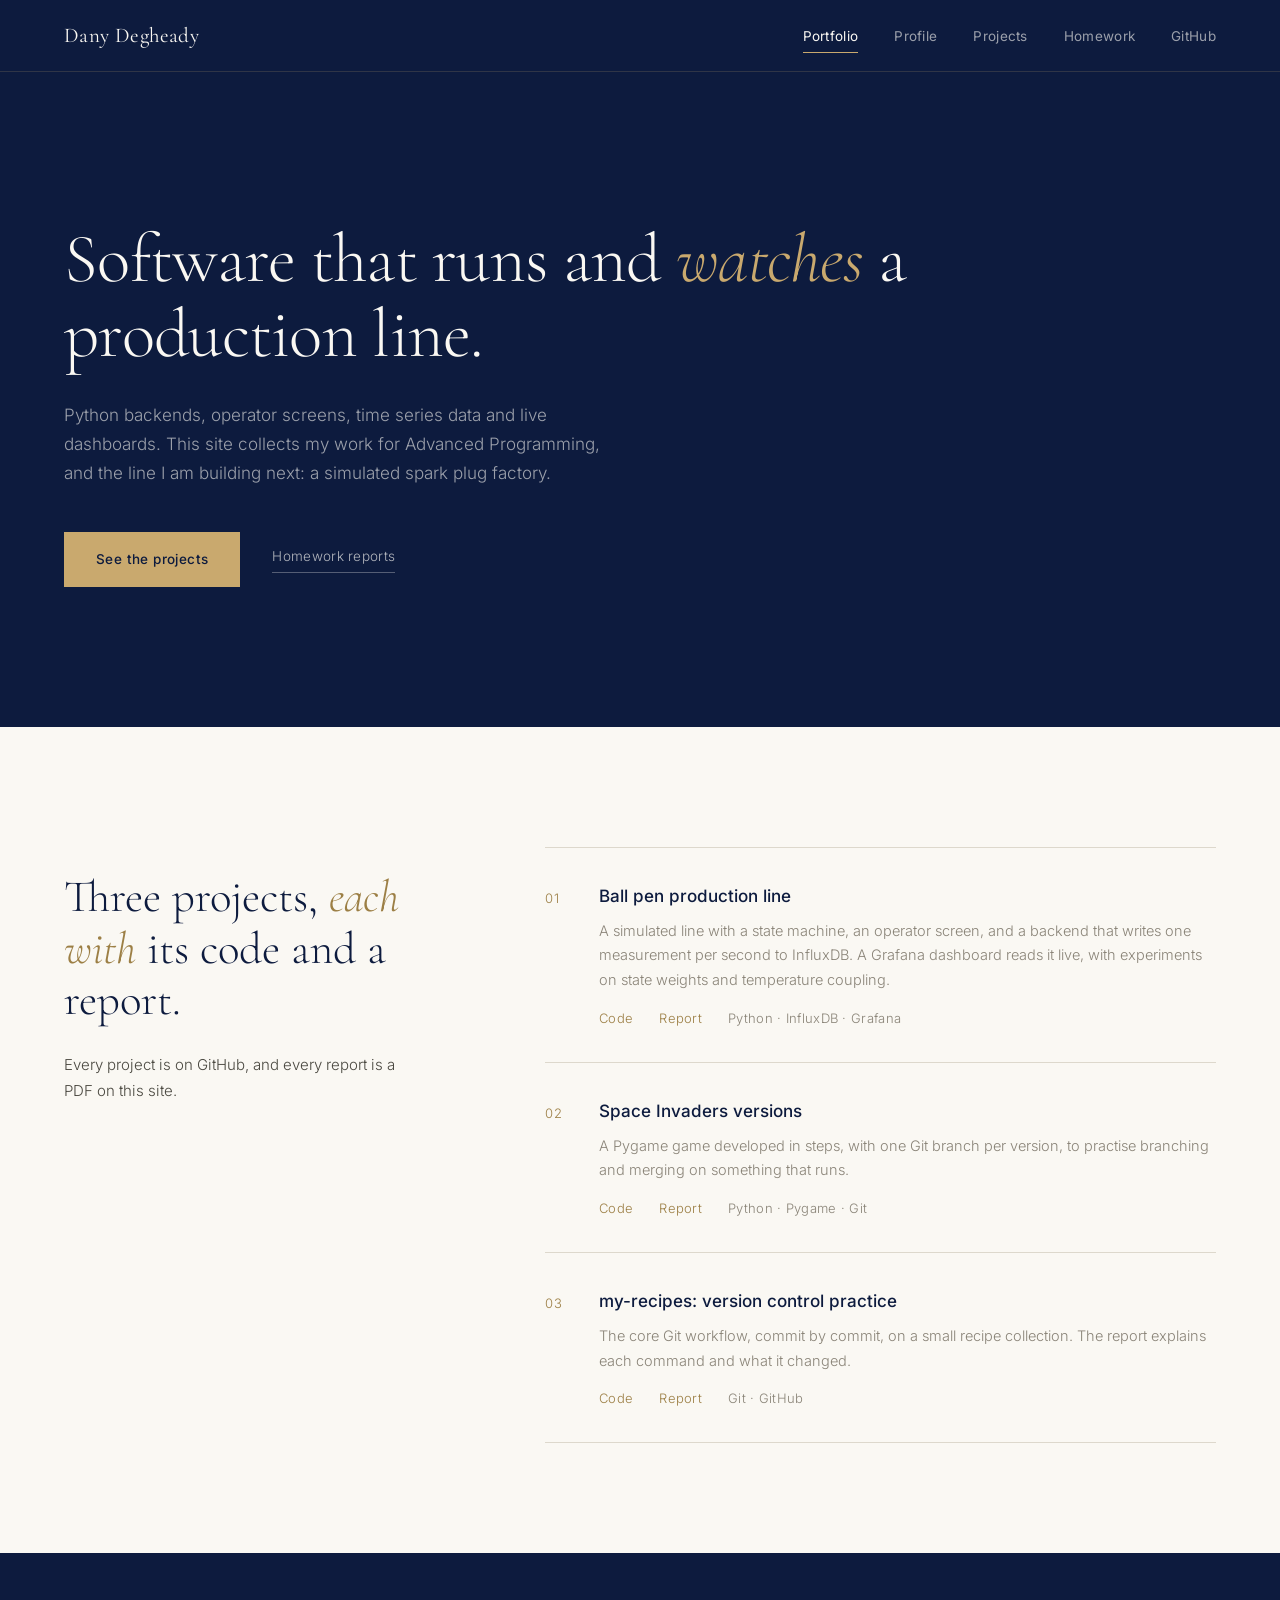
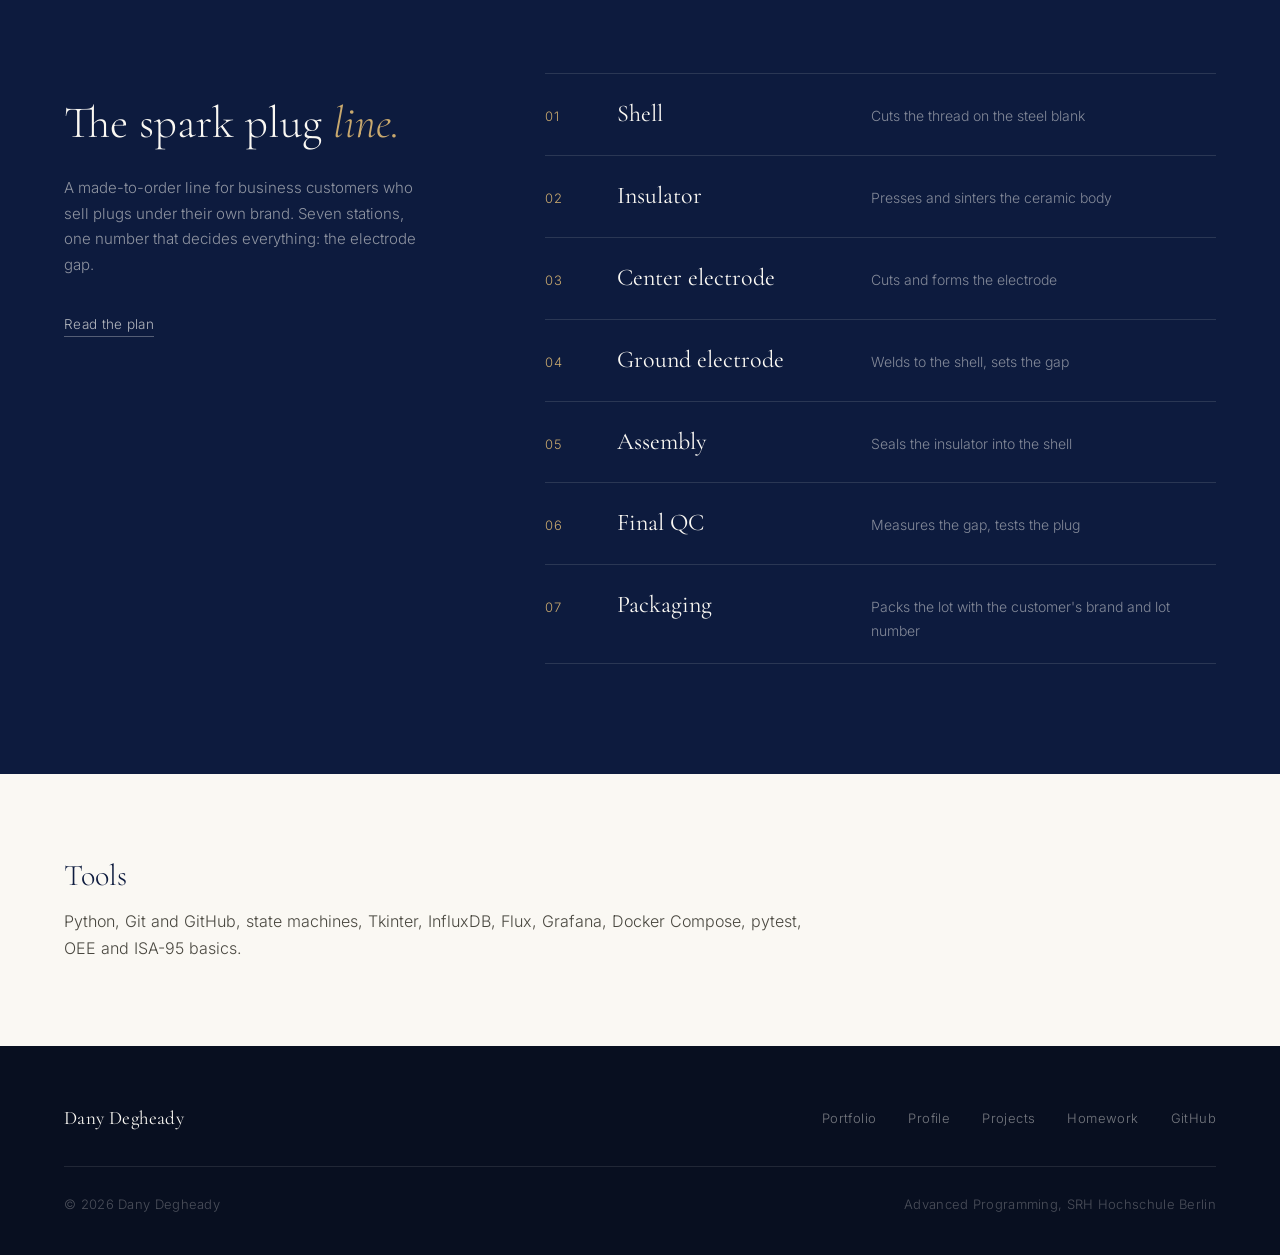
==== index.html @ 35feda28 "Portfolio website for Advanced Programming" ====
<!DOCTYPE html>
<html lang="en">
<head>
<meta charset="utf-8">
<meta name="viewport" content="width=device-width, initial-scale=1">
<title>Dany Degheady | Mechatronics Portfolio</title>
<meta name="description" content="Portfolio of Dany Degheady, Mechatronics Engineering student at SRH Hochschule Berlin: production line simulation, Python, Grafana, InfluxDB.">
<meta name="theme-color" content="#0D1B3E">
<link rel="stylesheet" href="style.css">
</head>
<body>
<header class="nav">
  <a class="logo" href="index.html">Dany Degheady</a>
  <ul>
    <li><a href="index.html" class="active">Portfolio</a></li>
    <li><a href="profile.html">Profile</a></li>
    <li><a href="projects.html">Projects</a></li>
    <li><a href="homework.html">Homework</a></li>
    <li><a href="https://github.com/danydegheady08-lang">GitHub</a></li>
  </ul>
</header>
<main>
<section class="hero">
  <div class="hero-in reveal">
    <div>
      <h1>Software that runs and <em>watches</em> a production line.</h1>
      <p class="sub">Python backends, operator screens, time series data and live dashboards. This site collects my work for Advanced Programming, and the line I am building next: a simulated spark plug factory.</p>
      <div class="actions">
        <a class="btn" href="projects.html">See the projects</a>
        <a class="link-u" href="homework.html">Homework reports</a>
      </div>
    </div>
  </div>
</section>

<section class="sec cream">
  <div class="sec-in split reveal">
    <div>
      <h2>Three projects, <em>each with</em> its code and a report.</h2>
      <p>Every project is on GitHub, and every report is a PDF on this site.</p>
    </div>
    <div class="list">
      <div class="item">
        <div class="num">01</div>
        <div>
          <h4>Ball pen production line</h4>
          <p>A simulated line with a state machine, an operator screen, and a backend that writes one measurement per second to InfluxDB. A Grafana dashboard reads it live, with experiments on state weights and temperature coupling.</p>
          <div class="meta"><a href="https://github.com/danydegheady08-lang/production-line">Code</a><a href="homework/HW6_Production_Line_Exercises.pdf">Report</a><span class="tagx">Python &middot; InfluxDB &middot; Grafana</span></div>
        </div>
      </div>
      <div class="item">
        <div class="num">02</div>
        <div>
          <h4>Space Invaders versions</h4>
          <p>A Pygame game developed in steps, with one Git branch per version, to practise branching and merging on something that runs.</p>
          <div class="meta"><a href="https://github.com/danydegheady08-lang/space-invaders">Code</a><a href="homework/HW2_Space_Invaders_Versions.pdf">Report</a><span class="tagx">Python &middot; Pygame &middot; Git</span></div>
        </div>
      </div>
      <div class="item">
        <div class="num">03</div>
        <div>
          <h4>my-recipes: version control practice</h4>
          <p>The core Git workflow, commit by commit, on a small recipe collection. The report explains each command and what it changed.</p>
          <div class="meta"><a href="https://github.com/danydegheady08-lang/my-recipes">Code</a><a href="homework/HW3_Git_Recipes.pdf">Report</a><span class="tagx">Git &middot; GitHub</span></div>
        </div>
      </div>
    </div>
  </div>
</section>

<section class="sec dark">
  <div class="sec-in split dark reveal">
    <div>
      <h2 class="on-dark">The spark plug <em>line.</em></h2>
      <p>A made-to-order line for business customers who sell plugs under their own brand. Seven stations, one number that decides everything: the electrode gap.</p>
      <div style="margin-top:34px"><a class="link-u" href="projects.html#spark-plug">Read the plan</a></div>
    </div>
    <div class="stations">
      <div class="st"><span class="no">01</span><b>Shell</b><span>Cuts the thread on the steel blank</span></div>
      <div class="st"><span class="no">02</span><b>Insulator</b><span>Presses and sinters the ceramic body</span></div>
      <div class="st"><span class="no">03</span><b>Center electrode</b><span>Cuts and forms the electrode</span></div>
      <div class="st"><span class="no">04</span><b>Ground electrode</b><span>Welds to the shell, sets the gap</span></div>
      <div class="st"><span class="no">05</span><b>Assembly</b><span>Seals the insulator into the shell</span></div>
      <div class="st"><span class="no">06</span><b>Final QC</b><span>Measures the gap, tests the plug</span></div>
      <div class="st"><span class="no">07</span><b>Packaging</b><span>Packs the lot with the customer's brand and lot number</span></div>
    </div>
  </div>
</section>

<section class="sec cream tight">
  <div class="sec-in reveal">
    <h3 class="small-h">Tools</h3>
    <p class="plain">Python, Git and GitHub, state machines, Tkinter, InfluxDB, Flux, Grafana, Docker Compose, pytest, OEE and ISA-95 basics.</p>
  </div>
</section>
</main>
<footer class="foot-site">
  <div class="foot-in">
    <div class="foot-top">
      <a class="logo" href="index.html">Dany Degheady</a>
      <ul>
        <li><a href="index.html">Portfolio</a></li>
        <li><a href="profile.html">Profile</a></li>
        <li><a href="projects.html">Projects</a></li>
        <li><a href="homework.html">Homework</a></li>
        <li><a href="https://github.com/danydegheady08-lang">GitHub</a></li>
      </ul>
    </div>
    <div class="foot-bot"><span>&copy; 2026 Dany Degheady</span><span>Advanced Programming, SRH Hochschule Berlin</span></div>
  </div>
</footer>
<script>
(function () {
  if (!("IntersectionObserver" in window) || window.matchMedia("(prefers-reduced-motion: reduce)").matches) return;
  var els = document.querySelectorAll(".reveal");
  var io = new IntersectionObserver(function (entries) {
    entries.forEach(function (e) { if (e.isIntersecting) { e.target.classList.add("in"); io.unobserve(e.target); } });
  }, { threshold: 0.12, rootMargin: "0px 0px -6% 0px" });
  document.documentElement.classList.add("js");
  els.forEach(function (el) { io.observe(el); });
})();
</script>
</body>
</html>
---- style.css ----
/* Fonts, self-hosted (no requests to Google) */
@font-face { font-family: "Cormorant Garamond"; font-weight: 300; font-style: normal; font-display: swap; src: url("assets/fonts/cormorant-garamond-latin-300-normal.woff2") format("woff2"); }
@font-face { font-family: "Cormorant Garamond"; font-weight: 400; font-style: normal; font-display: swap; src: url("assets/fonts/cormorant-garamond-latin-400-normal.woff2") format("woff2"); }
@font-face { font-family: "Cormorant Garamond"; font-weight: 500; font-style: normal; font-display: swap; src: url("assets/fonts/cormorant-garamond-latin-500-normal.woff2") format("woff2"); }
@font-face { font-family: "Cormorant Garamond"; font-weight: 300; font-style: italic; font-display: swap; src: url("assets/fonts/cormorant-garamond-latin-300-italic.woff2") format("woff2"); }
@font-face { font-family: "Cormorant Garamond"; font-weight: 400; font-style: italic; font-display: swap; src: url("assets/fonts/cormorant-garamond-latin-400-italic.woff2") format("woff2"); }
@font-face { font-family: "Inter"; font-weight: 300; font-style: normal; font-display: swap; src: url("assets/fonts/inter-latin-300-normal.woff2") format("woff2"); }
@font-face { font-family: "Inter"; font-weight: 400; font-style: normal; font-display: swap; src: url("assets/fonts/inter-latin-400-normal.woff2") format("woff2"); }
@font-face { font-family: "Inter"; font-weight: 500; font-style: normal; font-display: swap; src: url("assets/fonts/inter-latin-500-normal.woff2") format("woff2"); }
@font-face { font-family: "Inter"; font-weight: 600; font-style: normal; font-display: swap; src: url("assets/fonts/inter-latin-600-normal.woff2") format("woff2"); }

:root {
  --cream: #FAF8F3;
  --cream-dark: #F2EFE8;
  --parchment: #EDE8DE;
  --rule: #DDD8CC;
  --gold: #C9A96E;
  --gold-light: #E8D5B0;
  --gold-deep: #9C7F45;
  --navy: #0D1B3E;
  --navy-mid: #162347;
  --navy-light: #1E2F5C;
  --navy-deep: #080F20;
  --text: #1A1A24;
  --text-mid: #4A4840;
  --text-light: #8A8478;
  --serif: "Cormorant Garamond", Georgia, serif;
  --sans: "Inter", system-ui, -apple-system, "Segoe UI", Arial, sans-serif;
  --mono: "Inter", system-ui, -apple-system, "Segoe UI", Arial, sans-serif;
  --pad: 64px;
}

* { box-sizing: border-box; }
html { scroll-behavior: smooth; }
body {
  margin: 0;
  background: var(--cream);
  color: var(--text);
  font-family: var(--sans);
  font-weight: 300;
  font-size: 15px;
  line-height: 1.7;
  -webkit-font-smoothing: antialiased;
}
a { color: inherit; text-decoration: none; }
img { max-width: 100%; display: block; }

/* ---------- navigation ---------- */
.nav {
  position: sticky; top: 0; z-index: 50;
  background: var(--navy);
  border-bottom: 1px solid rgba(201, 169, 110, 0.18);
  height: 72px;
  padding: 0 var(--pad);
  display: flex; align-items: center; justify-content: space-between;
}
.logo {
  font-family: var(--serif); font-weight: 400; font-size: 21px; letter-spacing: 0.4px; color: var(--cream);
  transition: color .3s;
}
.logo:hover { color: var(--gold-light); }
.nav ul { list-style: none; display: flex; gap: 36px; margin: 0; padding: 0; }
.nav ul a {
  font-family: var(--sans); font-size: 13.5px; font-weight: 400; letter-spacing: 0.3px;
  color: rgba(250, 248, 243, 0.6);
  padding: 8px 0; border-bottom: 1px solid transparent;
  transition: color .3s ease, border-color .3s ease;
}
.nav ul a:hover { color: var(--cream); }
.nav ul a.active { color: var(--cream); border-bottom-color: var(--gold); }

/* ---------- shared type ---------- */

h1, h2, h3 { font-family: var(--serif); font-weight: 300; margin: 0; }
h1 { font-size: clamp(40px, 5.4vw, 70px); line-height: 1.08; letter-spacing: -0.7px; color: var(--cream); }
h2 { font-size: clamp(32px, 3.6vw, 45px); line-height: 1.15; color: var(--navy); }
h2.on-dark { color: var(--cream); }
h3 { font-size: 30px; line-height: 1.2; color: var(--navy); }
em { font-style: italic; color: var(--gold); }
h2 em { color: var(--gold-deep); }
h2.on-dark em { color: var(--gold); }

.btn {
  display: inline-block;
  font-family: var(--sans); font-size: 13.5px; letter-spacing: 0.4px; font-weight: 500;
  padding: 16px 32px; background: var(--gold); color: var(--navy);
  transition: background .3s ease, transform .3s ease;
}
.btn:hover { background: var(--gold-light); transform: translateY(-1px); }
.link-u {
  font-family: var(--sans); font-size: 13.5px; letter-spacing: 0.3px;
  color: rgba(250, 248, 243, 0.7);
  padding-bottom: 4px; border-bottom: 1px solid rgba(250, 248, 243, 0.3);
  transition: color .3s ease, border-color .3s ease;
}
.link-u:hover { color: var(--gold); border-color: var(--gold); }
.link-u.dark { color: var(--navy); border-bottom-color: var(--navy); }
.link-u.dark:hover { color: var(--gold-deep); border-color: var(--gold-deep); }

/* ---------- hero ---------- */
.hero { background: var(--navy); padding: 150px var(--pad) 140px; }
.hero-in {
  max-width: 1240px; margin: 0 auto;
  max-width: 1240px; margin: 0 auto;
}
.hero h1 { margin: 0 0 30px; max-width: 880px; }
.hero p.sub { font-size: 17px; color: rgba(250, 248, 243, 0.6); max-width: 540px; margin: 0 0 44px; }
.hero .actions { display: flex; align-items: center; gap: 32px; flex-wrap: wrap; }
.hero .fine {
  font-family: var(--mono); font-size: 13px; letter-spacing: 0.3px;
  color: rgba(250, 248, 243, 0.3); margin-top: 30px;
}

/* ---------- sections ---------- */
.sec { padding: 120px var(--pad) 110px; }
.sec.cream { background: var(--cream); }
.sec.dark { background: var(--navy); }
.sec.tight { padding-top: 84px; padding-bottom: 84px; }
.sec-in { max-width: 1240px; margin: 0 auto; }
.split { display: grid; grid-template-columns: 0.82fr 1.4fr; gap: 88px; align-items: start; }
.split h2 { margin: 24px 0 26px; }
.split p { color: var(--text-mid); max-width: 360px; }
.split.dark p { color: rgba(250, 248, 243, 0.55); }

.list { border-top: 1px solid var(--rule); }
.list .item {
  display: grid; grid-template-columns: 46px 1fr; gap: 8px;
  padding: 34px 0 32px; border-bottom: 1px solid var(--rule);
}
.list .num { font-family: var(--mono); font-size: 13px; color: var(--gold-deep); padding-top: 5px; letter-spacing: 1px; }
.list h4 { margin: 0 0 8px; font-family: var(--sans); font-size: 17px; font-weight: 500; color: var(--navy); }
.list p { margin: 0 0 14px; max-width: 640px; color: var(--text-light); font-size: 14.5px; }
.list .meta { display: flex; gap: 26px; flex-wrap: wrap; }
.list .meta a, .list .meta span {
  font-family: var(--mono); font-size: 13px; letter-spacing: 0.3px; color: var(--gold-deep);
  border-bottom: 1px solid transparent; transition: border-color .3s ease, color .3s ease;
}
.list .meta a:hover { border-bottom-color: var(--gold-deep); }
.list .meta .tagx { color: var(--text-light); }

/* stations (dark section) */
.stations { border-top: 1px solid rgba(250, 248, 243, 0.12); }
.stations .st {
  display: grid; grid-template-columns: 56px 1.1fr 1.6fr; gap: 16px; align-items: baseline;
  padding: 20px 0; border-bottom: 1px solid rgba(250, 248, 243, 0.12);
}
.stations .st .no { font-family: var(--mono); font-size: 13px; color: var(--gold); letter-spacing: 1px; }
.stations .st b { font-family: var(--serif); font-size: 24px; font-weight: 400; color: var(--cream); }
.stations .st span { font-size: 14px; color: rgba(250, 248, 243, 0.5); }

.chips { display: flex; flex-wrap: wrap; gap: 10px; margin-top: 34px; }
.chips span {
  font-family: var(--mono); font-size: 13px; letter-spacing: 0.3px;
  border: 1px solid var(--rule); color: var(--text-mid); padding: 9px 14px; background: var(--cream-dark);
}

/* ---------- page head (inner pages) ---------- */
.pagehead { background: var(--navy); padding: 92px var(--pad) 84px; }
.pagehead-in { max-width: 1240px; margin: 0 auto; }
.pagehead h1 { margin: 24px 0 22px; max-width: 880px; }
.pagehead p { font-size: 16px; color: rgba(250, 248, 243, 0.55); max-width: 560px; margin: 0; }

/* ---------- project blocks ---------- */
.proj { display: grid; grid-template-columns: 1fr 1.05fr; gap: 72px; align-items: center; padding: 72px 0; border-bottom: 1px solid var(--rule); }
.proj:first-child { padding-top: 0; }
.proj:last-child { border-bottom: none; padding-bottom: 0; }
.proj.flip .shot { order: 2; }
.proj .kicker { font-family: var(--mono); font-size: 13px; letter-spacing: 0.4px; color: var(--gold-deep); margin-bottom: 14px; }
.proj h3 { margin-bottom: 16px; font-size: 36px; }
.proj p { color: var(--text-mid); margin: 0 0 16px; }
.proj ul { margin: 0 0 24px; padding: 0; list-style: none; border-top: 1px solid var(--rule); }
.proj li { padding: 11px 0 11px 0; border-bottom: 1px solid var(--rule); color: var(--text-mid); font-size: 14.5px; }
.proj .meta { display: flex; gap: 26px; flex-wrap: wrap; }
.proj .meta a {
  font-family: var(--mono); font-size: 13px; letter-spacing: 0.4px; color: var(--navy);
  padding-bottom: 4px; border-bottom: 1px solid var(--navy); transition: color .2s, border-color .2s;
}
.proj .meta a:hover { color: var(--gold-deep); border-color: var(--gold-deep); }
.shot img { border: 1px solid var(--rule); background: #fff; width: 100%; }
.shot.two { display: grid; grid-template-columns: 1fr 1fr; gap: 12px; }
.shot figcaption, .shot .cap {
  font-family: var(--mono); font-size: 13px; letter-spacing: 0.3px; color: var(--text-light); margin-top: 12px;
}
.shot { margin: 0; }
.shot.two .cap { grid-column: 1 / -1; margin-top: 0; }

/* ---------- homework table ---------- */
.hw { width: 100%; border-collapse: collapse; }
.hw th {
  text-align: left; font-family: var(--mono); font-size: 13px; letter-spacing: 0.4px; font-weight: 400;
  color: var(--text-light); padding: 0 24px 16px 0; border-bottom: 1px solid var(--navy);
}
.hw td { padding: 30px 24px 30px 0; border-bottom: 1px solid var(--rule); vertical-align: top; }
.hw .id { font-family: var(--mono); font-size: 12px; color: var(--gold-deep); letter-spacing: 1px; width: 70px; padding-top: 34px; }
.hw .ttl b { display: block; font-family: var(--serif); font-size: 26px; font-weight: 400; color: var(--navy); line-height: 1.2; }
.hw .ttl small { display: block; margin-top: 6px; font-family: var(--mono); font-size: 13px; letter-spacing: 0.3px; color: var(--text-light); }
.hw .desc { color: var(--text-mid); max-width: 420px; font-size: 14.5px; }
.hw .lnk { white-space: nowrap; }
.hw .lnk a {
  display: block; width: max-content; margin-bottom: 9px;
  font-family: var(--mono); font-size: 13px; letter-spacing: 0.3px; color: var(--navy);
  border-bottom: 1px solid var(--navy); padding-bottom: 3px; transition: color .2s, border-color .2s;
}
.hw .lnk a:hover { color: var(--gold-deep); border-color: var(--gold-deep); }
.hw code { font-family: var(--mono); font-size: 12.5px; background: var(--parchment); padding: 1px 6px; }

/* ---------- profile ---------- */
.prose p { color: var(--text-mid); font-size: 16px; line-height: 1.8; max-width: 640px; margin: 0 0 20px; }
.facts { border-top: 1px solid var(--navy); }
.facts .f { display: grid; grid-template-columns: 130px 1fr; gap: 16px; padding: 18px 0; border-bottom: 1px solid var(--rule); }
.facts dt, .facts .k { font-family: var(--mono); font-size: 13px; letter-spacing: 0.4px; color: var(--text-light); padding-top: 4px; }
.facts .val { color: var(--navy); font-size: 15px; overflow-wrap: anywhere; }
.facts .val a { border-bottom: 1px solid var(--gold); }
.timeline .t { display: grid; grid-template-columns: 110px 1fr; gap: 16px; padding: 24px 0; border-bottom: 1px solid var(--rule); }
.timeline { border-top: 1px solid var(--rule); }
.timeline .when { font-family: var(--mono); font-size: 13px; letter-spacing: 0.3px; color: var(--gold-deep); padding-top: 6px; }
.timeline b { display: block; font-family: var(--serif); font-size: 25px; font-weight: 400; color: var(--navy); line-height: 1.2; }
.timeline span { color: var(--text-light); font-size: 14.5px; }
.sub-h { font-family: var(--mono); font-size: 13px; letter-spacing: 0.4px; color: var(--gold-deep); margin: 64px 0 20px; }

/* ---------- footer ---------- */
.foot-site { background: var(--navy-deep); padding: 56px var(--pad) 40px; }
.foot-in { max-width: 1240px; margin: 0 auto; }
.foot-top { display: flex; justify-content: space-between; align-items: center; gap: 24px; flex-wrap: wrap; padding-bottom: 32px; border-bottom: 1px solid rgba(250, 248, 243, 0.1); }
.foot-top ul { list-style: none; display: flex; gap: 32px; margin: 0; padding: 0; flex-wrap: wrap; }
.foot-top ul a { font-family: var(--mono); font-size: 13px; letter-spacing: 0.4px; color: rgba(250, 248, 243, 0.45); transition: color .2s; }
.foot-top ul a:hover { color: var(--gold); }
.foot-bot { padding-top: 26px; font-family: var(--mono); font-size: 13px; letter-spacing: 0.3px; color: rgba(250, 248, 243, 0.28); display: flex; justify-content: space-between; flex-wrap: wrap; gap: 8px; }

/* ---------- responsive ---------- */
/* ---------- plain text blocks ---------- */
.plain { color: var(--text-mid); font-size: 16px; max-width: 760px; margin: 0; }
.small-h { font-family: var(--serif); font-size: 30px; font-weight: 300; color: var(--navy); margin-bottom: 14px; }
.sub-h { font-family: var(--serif); font-size: 30px; font-weight: 300; letter-spacing: 0; text-transform: none; color: var(--navy); margin: 64px 0 18px; }
.pagehead h1 { margin-top: 0; }
.foot-top .logo { font-size: 19px; }

/* ---------- motion ---------- */
a, button { transition: color .3s ease, border-color .3s ease, background-color .3s ease; }
.shot img { transition: transform .8s cubic-bezier(.2,.6,.2,1), border-color .4s ease; }
.shot:hover img { border-color: var(--gold); }
.list .item, .stations .st, .hw tr { transition: background-color .35s ease; }
.list .item:hover { background: rgba(237, 232, 222, 0.45); }
.stations .st:hover { background: rgba(250, 248, 243, 0.03); }

.js .reveal { opacity: 0; transform: translateY(18px); transition: opacity .9s cubic-bezier(.2,.6,.2,1), transform .9s cubic-bezier(.2,.6,.2,1); }
.js .reveal.in { opacity: 1; transform: none; }
@media (prefers-reduced-motion: reduce) {
  html { scroll-behavior: auto; }
  .js .reveal { opacity: 1; transform: none; transition: none; }
}

/* ---------- responsive ---------- */
@media (max-width: 980px) {
  :root { --pad: 24px; }
  body { font-size: 15px; }
  .nav { height: auto; padding: 14px var(--pad); flex-wrap: wrap; gap: 8px 20px; }
  .nav ul { gap: 20px; order: 3; width: 100%; flex-wrap: wrap; }
  .hero { padding: 84px var(--pad) 76px; }
  .split, .proj { grid-template-columns: 1fr; gap: 36px; }
  .proj.flip .shot { order: 0; }
  .sec { padding: 68px var(--pad) 60px; }
  .sec.tight { padding-top: 56px; padding-bottom: 56px; }
  .pagehead { padding: 64px var(--pad) 56px; }
  .split p { max-width: none; }
  .list .item { grid-template-columns: 34px 1fr; }
  .stations .st { grid-template-columns: 34px 1fr; gap: 4px 12px; }
  .stations .st span:not(.no) { grid-column: 2; }
  .hw thead { display: none; }
  .hw, .hw tbody, .hw tr, .hw td { display: block; width: 100%; }
  .hw tr { padding: 24px 0; border-bottom: 1px solid var(--rule); }
  .hw td { padding: 4px 0; border: none; }
  .hw .id { padding-top: 0; width: 100%; }
  .hw .lnk { margin-top: 12px; }
  .facts .f, .timeline .t { grid-template-columns: 1fr; gap: 4px; }
  .shot.two { grid-template-columns: 1fr; }
  .foot-site { padding: 44px var(--pad) 32px; }
  .foot-top ul { gap: 18px; }
}
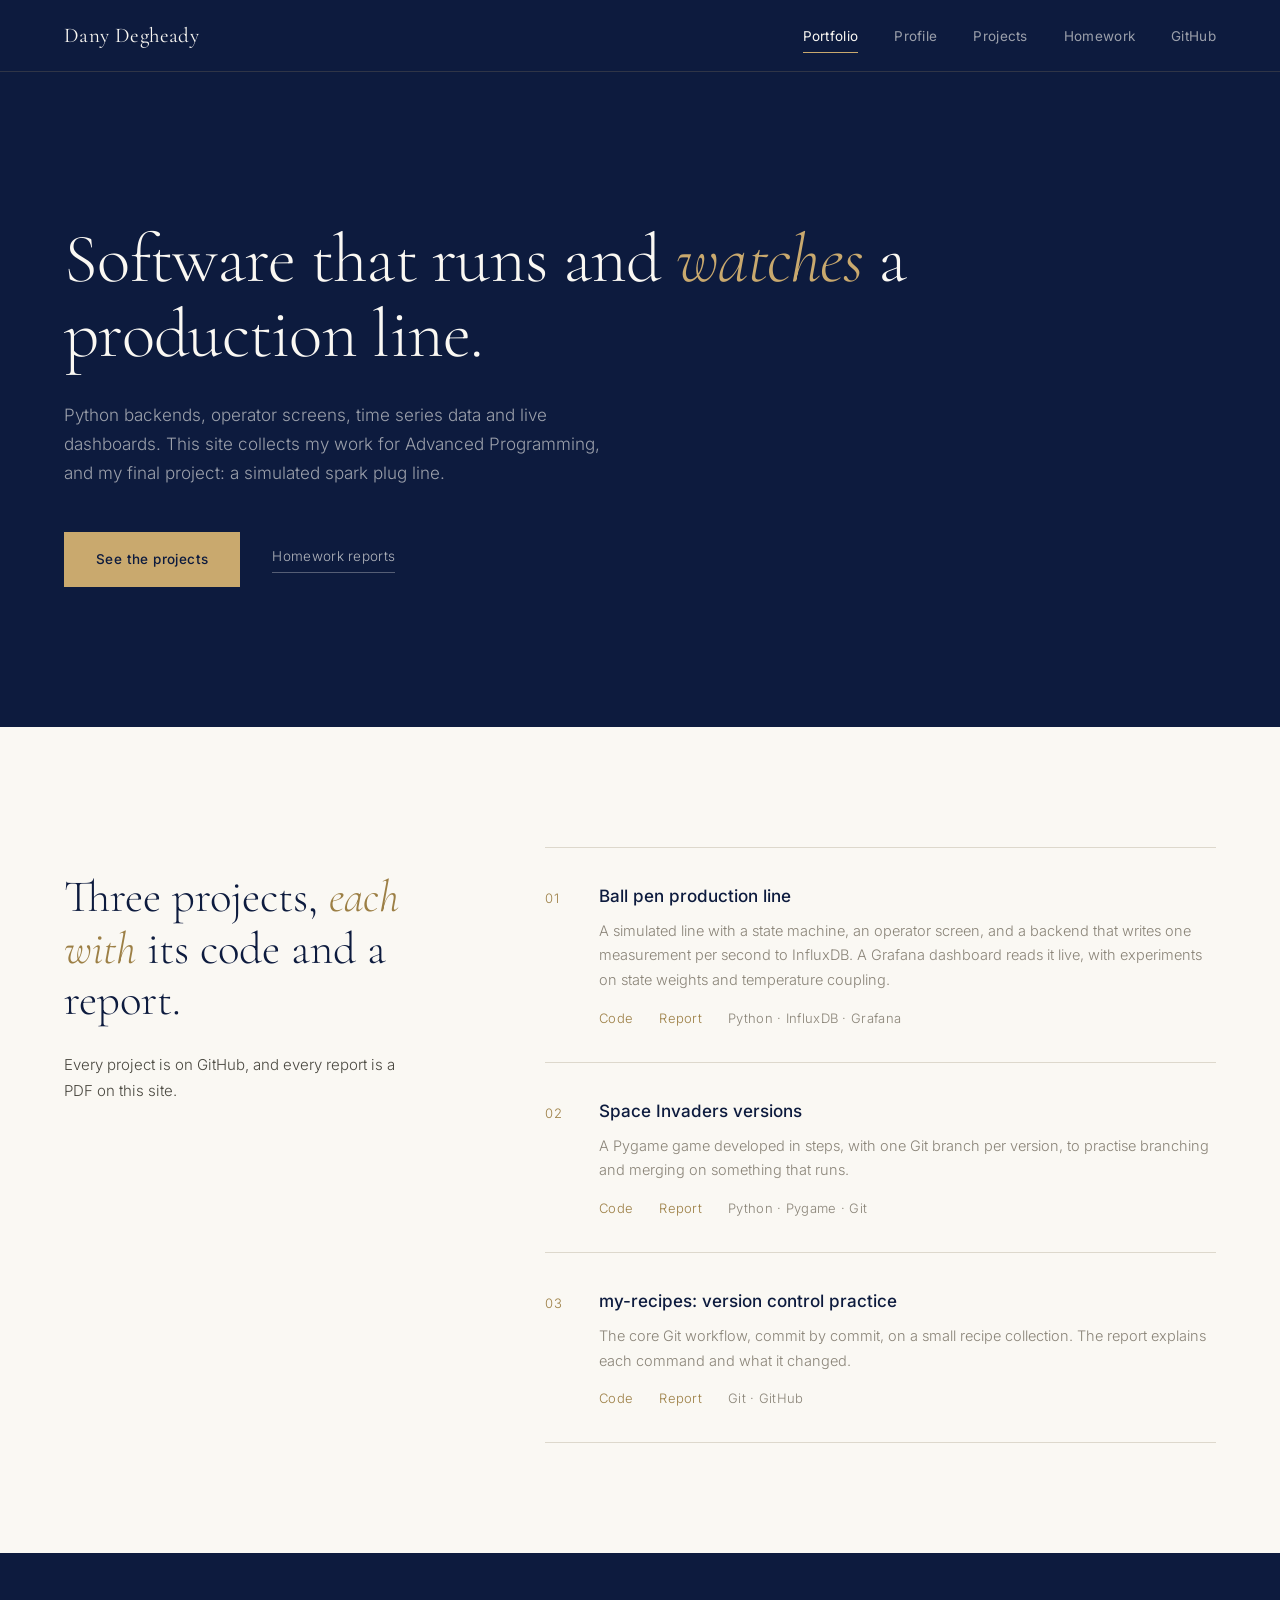
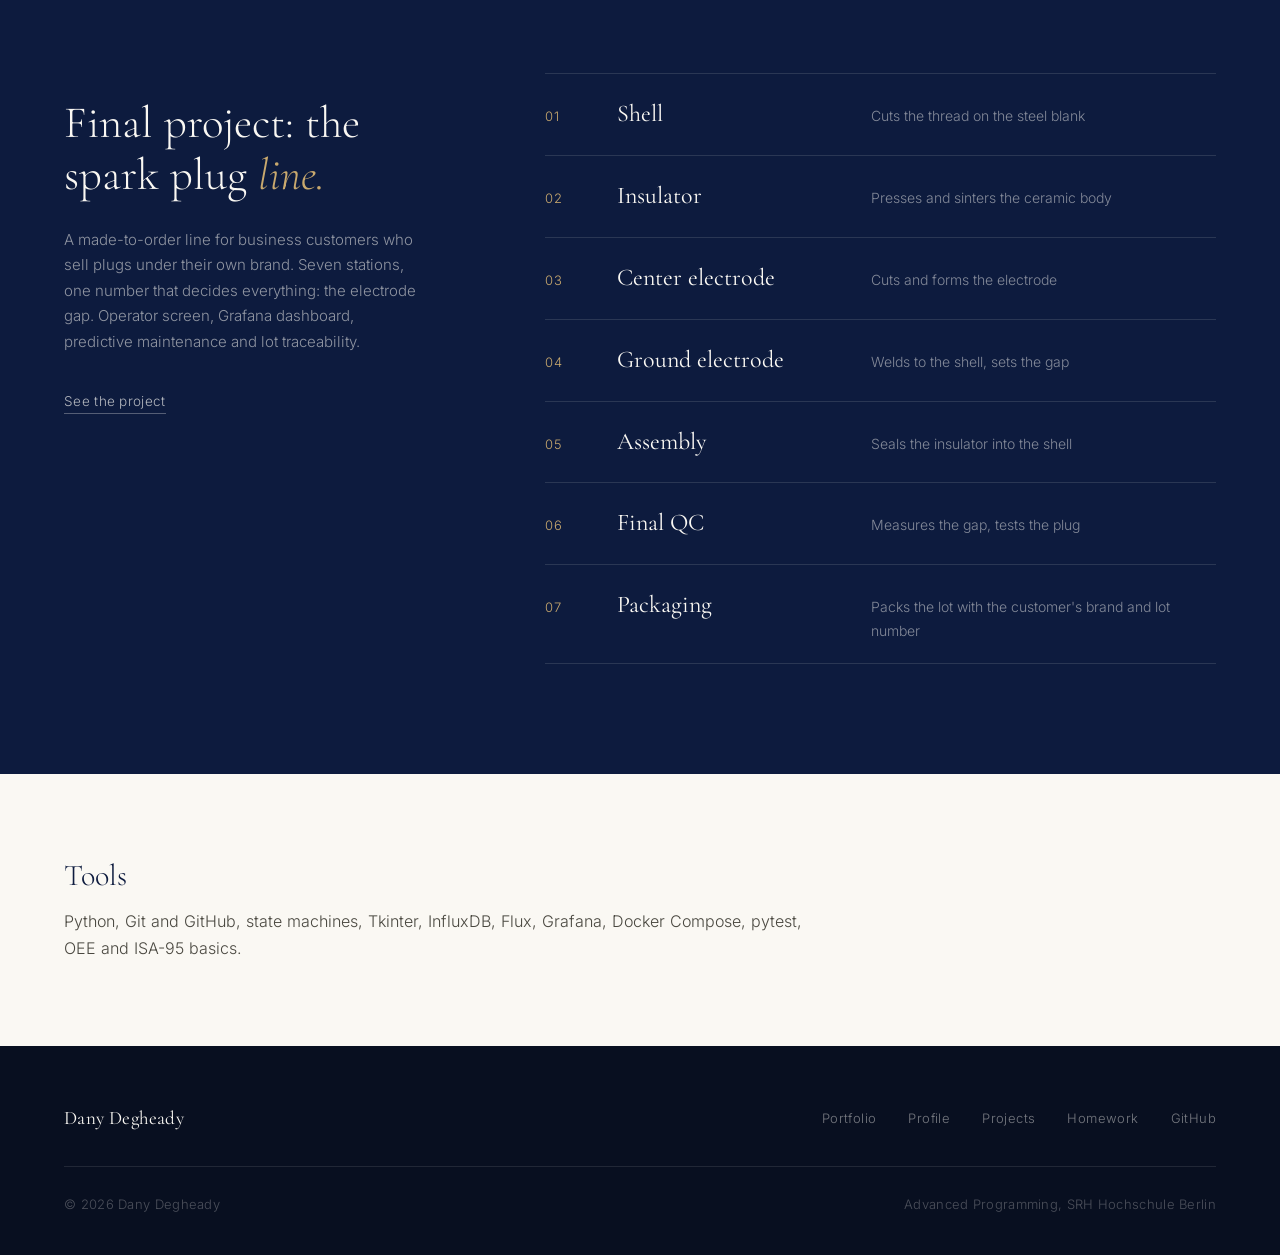
==== commit a7088b83: "Add final project and restyled homework reports" ====
--- a/index.html
+++ b/index.html
@@ -24,7 +24,7 @@
   <div class="hero-in reveal">
     <div>
       <h1>Software that runs and <em>watches</em> a production line.</h1>
-      <p class="sub">Python backends, operator screens, time series data and live dashboards. This site collects my work for Advanced Programming, and the line I am building next: a simulated spark plug factory.</p>
+      <p class="sub">Python backends, operator screens, time series data and live dashboards. This site collects my work for Advanced Programming, and my final project: a simulated spark plug line.</p>
       <div class="actions">
         <a class="btn" href="projects.html">See the projects</a>
         <a class="link-u" href="homework.html">Homework reports</a>
@@ -71,9 +71,9 @@
 <section class="sec dark">
   <div class="sec-in split dark reveal">
     <div>
-      <h2 class="on-dark">The spark plug <em>line.</em></h2>
-      <p>A made-to-order line for business customers who sell plugs under their own brand. Seven stations, one number that decides everything: the electrode gap.</p>
-      <div style="margin-top:34px"><a class="link-u" href="projects.html#spark-plug">Read the plan</a></div>
+      <h2 class="on-dark">Final project: the spark plug <em>line.</em></h2>
+      <p>A made-to-order line for business customers who sell plugs under their own brand. Seven stations, one number that decides everything: the electrode gap. Operator screen, Grafana dashboard, predictive maintenance and lot traceability.</p>
+      <div style="margin-top:34px"><a class="link-u" href="projects.html#final-project">See the project</a></div>
     </div>
     <div class="stations">
       <div class="st"><span class="no">01</span><b>Shell</b><span>Cuts the thread on the steel blank</span></div>
--- a/style.css
+++ b/style.css
@@ -277,3 +277,15 @@
   .foot-site { padding: 44px var(--pad) 32px; }
   .foot-top ul { gap: 18px; }
 }
+
+/* ---------- results table ---------- */
+.results { border-collapse: collapse; width: 100%; max-width: 620px; }
+.results th { text-align: left; font-weight: 500; font-size: 13px; color: var(--text-light); padding: 0 16px 12px 0; border-bottom: 1px solid var(--navy); }
+.results td { padding: 12px 16px 12px 0; border-bottom: 1px solid var(--rule); color: var(--text-mid); }
+.results td:not(:first-child), .results th:not(:first-child) { text-align: right; }
+.results tbody tr:hover { background: rgba(237, 232, 222, 0.45); }
+.meta.proj a {
+  font-size: 13px; letter-spacing: 0.4px; color: var(--navy);
+  padding-bottom: 4px; border-bottom: 1px solid var(--navy); transition: color .3s ease, border-color .3s ease;
+}
+.meta.proj a:hover { color: var(--gold-deep); border-color: var(--gold-deep); }
